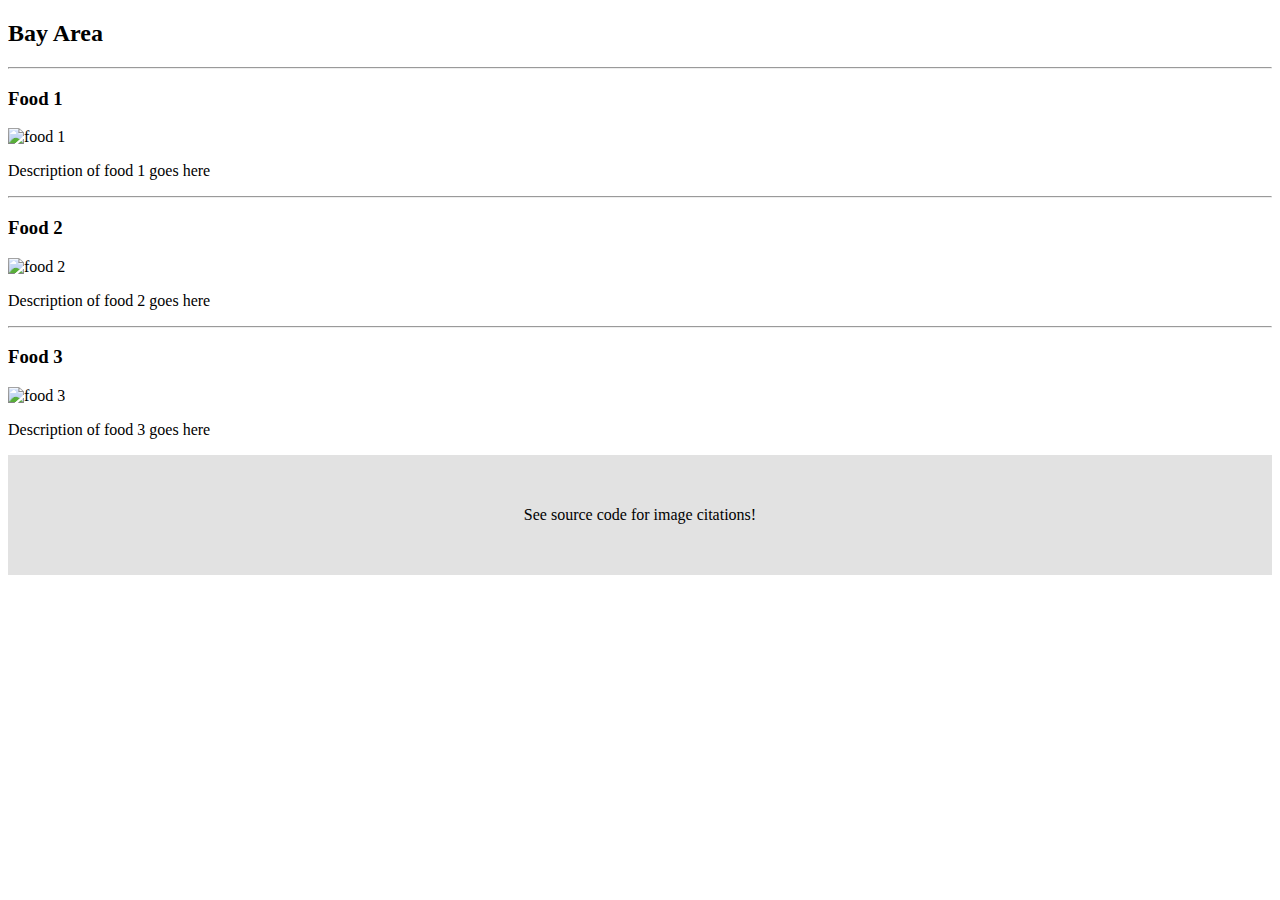
==== bay.html @ aacde210 "added images and content" ====
<!DOCTYPE html>
<html lang="en">
<head>
    <meta charset="UTF-8">
    <meta http-equiv="X-UA-Compatible" content="IE=edge">
    <meta name="viewport" content="width=device-width, initial-scale=1.0">
    <link href="styles.css" rel="stylesheet" />
    <title>Food Adventures - Bay</title>
</head>
<body>
    <header>
        <h2>Bay Area</h2>
        <hr>
    </header>
    <section>
        <div class="food-descrip">
            <h3>Food 1</h3>
            <img src="TODO insert url" alt="food 1">
            <p>Description of food 1 goes here</p>
        </div>
        <hr>
        <div class="food-descrip">
            <h3>Food 2</h3>
            <img src="TODO insert url" alt="food 2">
            <p>Description of food 2 goes here</p>
        </div>
        <hr>
        <div class="food-descrip">
            <h3>Food 3</h3>
            <img src="TODO insert url" alt="food 3">
            <p>Description of food 3 goes here</p>
        </div>
    </section>
    <footer>
        <p>See source code for image citations!</p>
    </footer>
</body>
</html>
---- styles.css ----
img {
    width: 30%;
}

footer{
    background-color: #e2e2e2;
    line-height: 120px;
    margin: 15px auto;
    width: 100%;
    text-align: center;
}
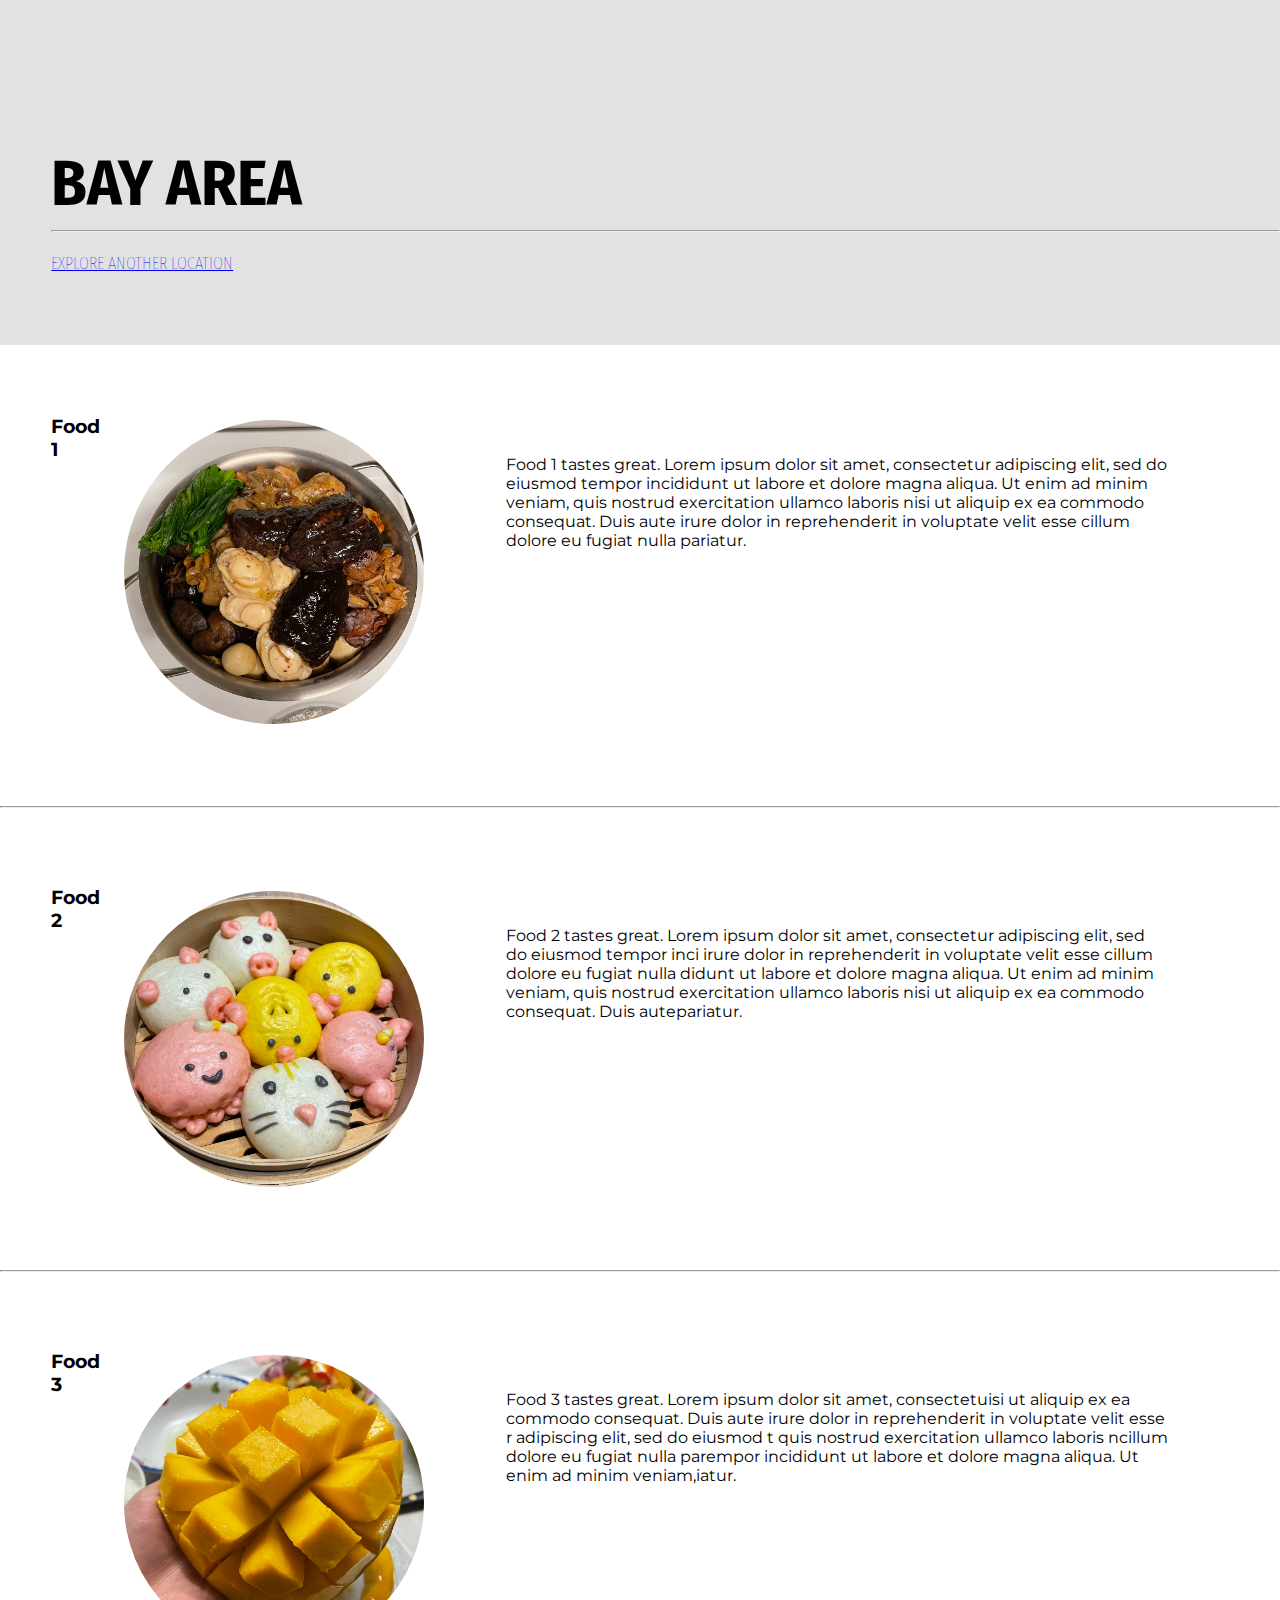
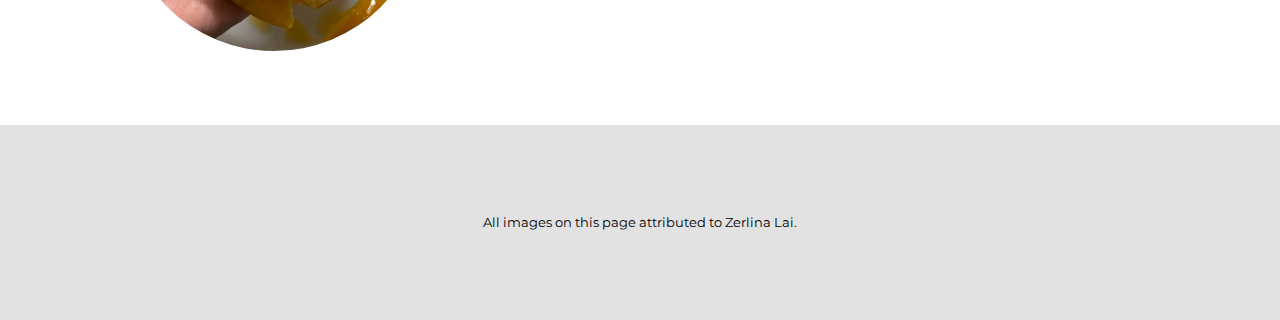
==== commit 7029bb2e: "pretty, working website" ====
--- a/bay.html
+++ b/bay.html
@@ -4,35 +4,53 @@
     <meta charset="UTF-8">
     <meta http-equiv="X-UA-Compatible" content="IE=edge">
     <meta name="viewport" content="width=device-width, initial-scale=1.0">
-    <link href="styles.css" rel="stylesheet" />
-    <title>Food Adventures - Bay</title>
+    <link href="styles.css" rel="stylesheet">
+    <link href="location-styles.css" rel="stylesheet">
+
+    <link rel="preconnect" href="https://fonts.googleapis.com">
+    <link rel="preconnect" href="https://fonts.gstatic.com" crossorigin>
+    <link href="https://fonts.googleapis.com/css2?family=Fira+Sans+Condensed&family=Montserrat:wght@300;700&display=swap" rel="stylesheet">
+    <title>Food Adventures - Bay Area</title>
 </head>
 <body>
     <header>
-        <h2>Bay Area</h2>
+        <h1>Bay Area</h1>
         <hr>
+        <h4><a href="index.html">Explore another location</a></h4>
     </header>
     <section>
         <div class="food-descrip">
             <h3>Food 1</h3>
-            <img src="TODO insert url" alt="food 1">
-            <p>Description of food 1 goes here</p>
+            <img src="food1.png" alt="food 1">
+            <p>Food 1 tastes great. Lorem ipsum dolor sit amet, consectetur adipiscing elit, 
+                sed do eiusmod tempor incididunt ut labore et dolore magna aliqua. Ut enim 
+                ad minim veniam, quis nostrud exercitation ullamco laboris nisi ut aliquip ex 
+                ea commodo consequat. Duis aute irure dolor in reprehenderit in voluptate velit 
+                esse cillum dolore eu fugiat nulla pariatur.</p>
         </div>
         <hr>
         <div class="food-descrip">
             <h3>Food 2</h3>
-            <img src="TODO insert url" alt="food 2">
-            <p>Description of food 2 goes here</p>
+            <img src="food2.png" alt="food 2">
+            <p>Food 2 tastes great. Lorem ipsum dolor sit amet, consectetur adipiscing elit, 
+                sed do eiusmod tempor inci irure dolor in reprehenderit in voluptate velit 
+                esse cillum dolore eu fugiat nulla didunt ut labore et dolore magna aliqua. Ut enim 
+                ad minim veniam, quis nostrud exercitation ullamco laboris nisi ut aliquip ex 
+                ea commodo consequat. Duis autepariatur.</p>
         </div>
         <hr>
         <div class="food-descrip">
             <h3>Food 3</h3>
-            <img src="TODO insert url" alt="food 3">
-            <p>Description of food 3 goes here</p>
+            <img src="food3.png" alt="food 3">
+            <p>Food 3 tastes great. Lorem ipsum dolor sit amet, consectetuisi ut aliquip ex 
+                ea commodo consequat. Duis aute irure dolor in reprehenderit in voluptate velit 
+                esse r adipiscing elit, sed do eiusmod t quis nostrud exercitation ullamco 
+                laboris ncillum dolore eu fugiat nulla parempor incididunt ut labore et dolore magna aliqua. Ut enim 
+                ad minim veniam,iatur.</p>
         </div>
     </section>
     <footer>
-        <p>See source code for image citations!</p>
+        <p>All images on this page attributed to Zerlina Lai.</p>
     </footer>
 </body>
 </html>--- a/styles.css
+++ b/styles.css
@@ -1,11 +1,75 @@
+
+
+body {
+    margin:0%;
+    display: flex;
+    flex-wrap: wrap;
+}
+
+aside {
+    width: 200%;
+    padding: 4%;
+}
+
+.location-buttons {
+    display: flex;
+    flex-direction: row;
+    justify-content: space-evenly;
+    padding: 5%;
+    margin: auto;
+}
+
+.location {
+    width: 100%;
+    display: inline-block;
+    text-align: center;
+}
+
+#sidebar-split {
+    display: flex;
+    flex-direction: row-reverse;
+}
+
+p, h3 {
+    font-family: "Montserrat", "Open Sans", sans-serif;
+}
+
+h3 {
+    font-weight:bold;
+}
+
 img {
-    width: 30%;
+    width: 60%;
 }
 
 footer{
     background-color: #e2e2e2;
-    line-height: 120px;
-    margin: 15px auto;
     width: 100%;
     text-align: center;
-}+}
+
+footer > p {
+    padding: 6%;
+    font-size: 0.8em;
+}
+
+h1, h2, h4 {
+    text-transform: uppercase;
+    font-family: 'Fira Sans Condensed', sans-serif;
+}
+
+h1 {
+    font-size: 4em;
+    margin-bottom: 0%;
+}
+
+h4 {
+    font-weight: lighter;
+}
+
+header {
+    background-color: #e2e2e2;
+    width: 100%;
+    padding: 8%;
+    padding-left: 4%;
+}
--- a/location-styles.css
+++ b/location-styles.css
@@ -0,0 +1,30 @@
+
+body {
+    margin:0%;
+
+}
+
+img {
+    width: 300px;
+    border-radius: 50%;
+    margin: 2%;
+}
+
+.food-descrip {
+    padding: 4%;
+    display: flex;
+}
+
+.food-descrip > p {
+    margin: 5%;
+}
+
+
+header {
+    background-color: #e2e2e2;
+    padding-top: 8%;
+    padding-left: 4%;
+    padding-right: 0%;
+    padding-bottom: 4%;
+}
+
